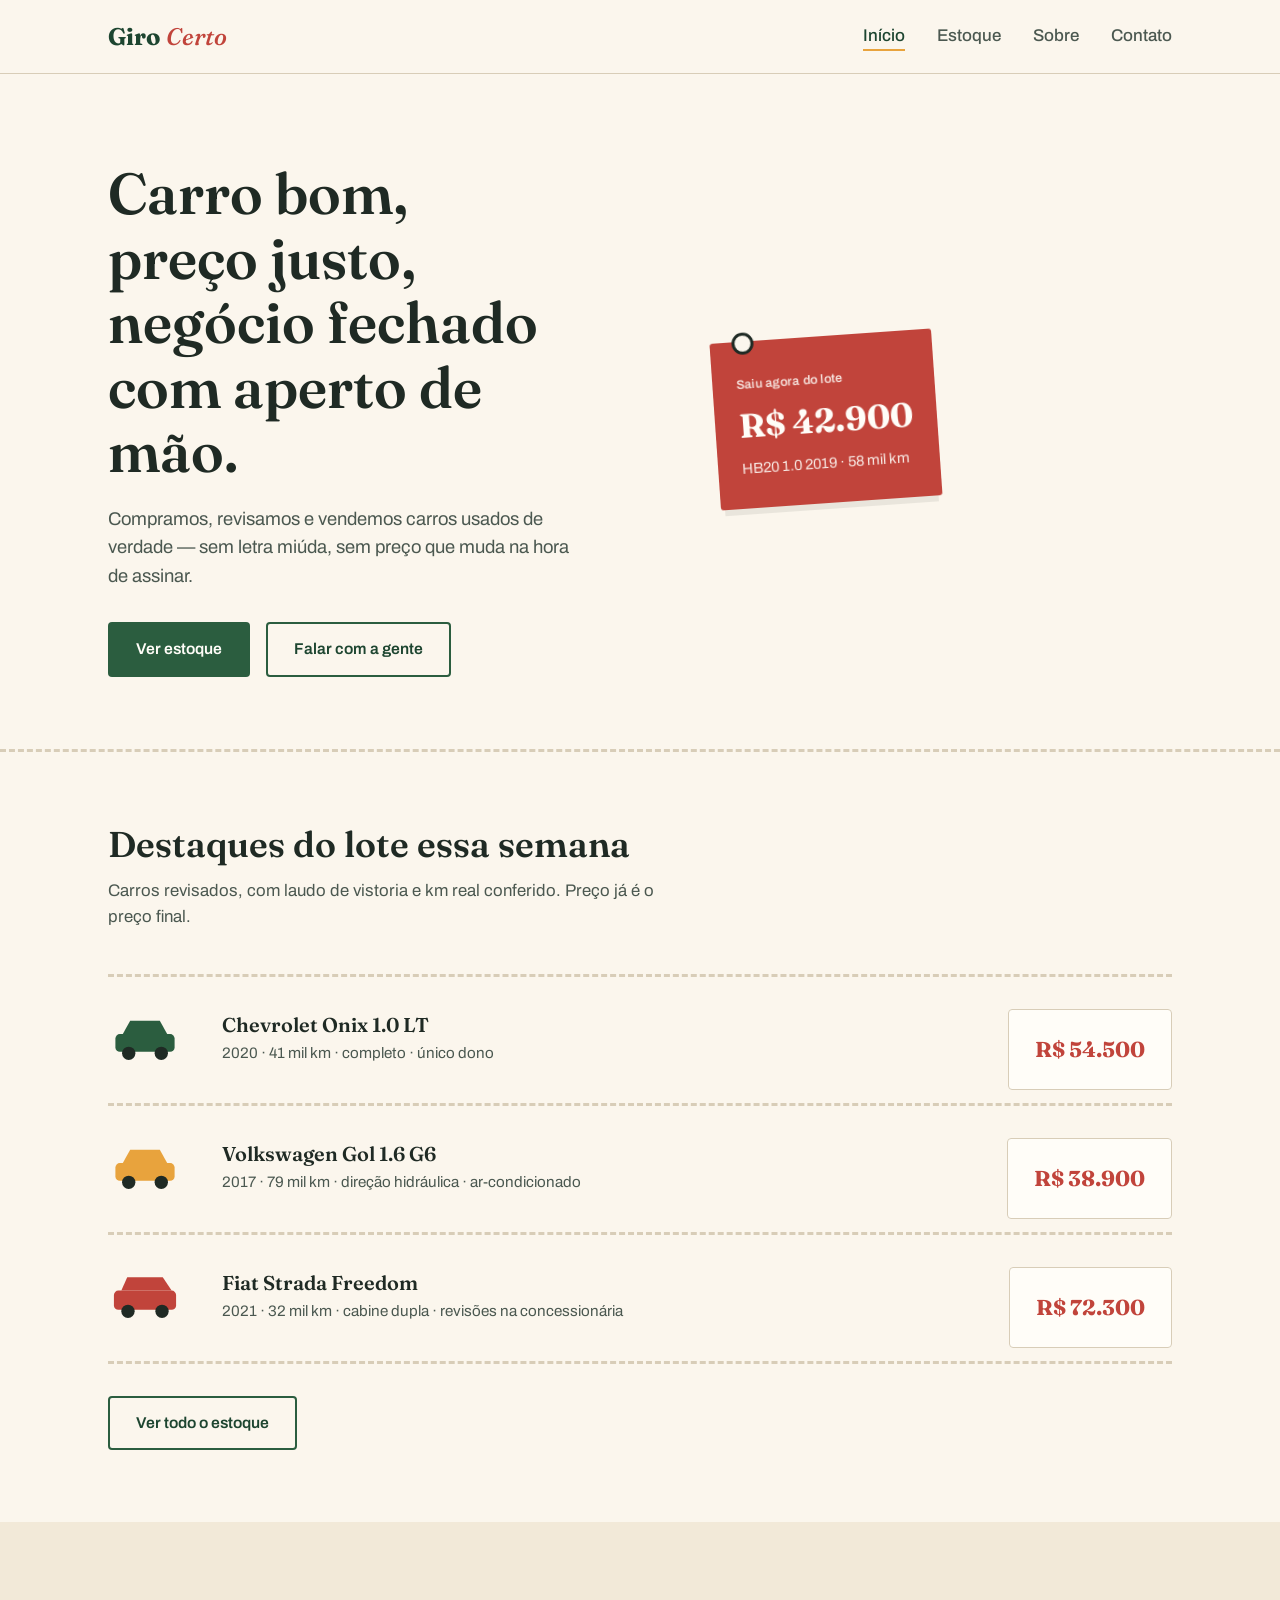
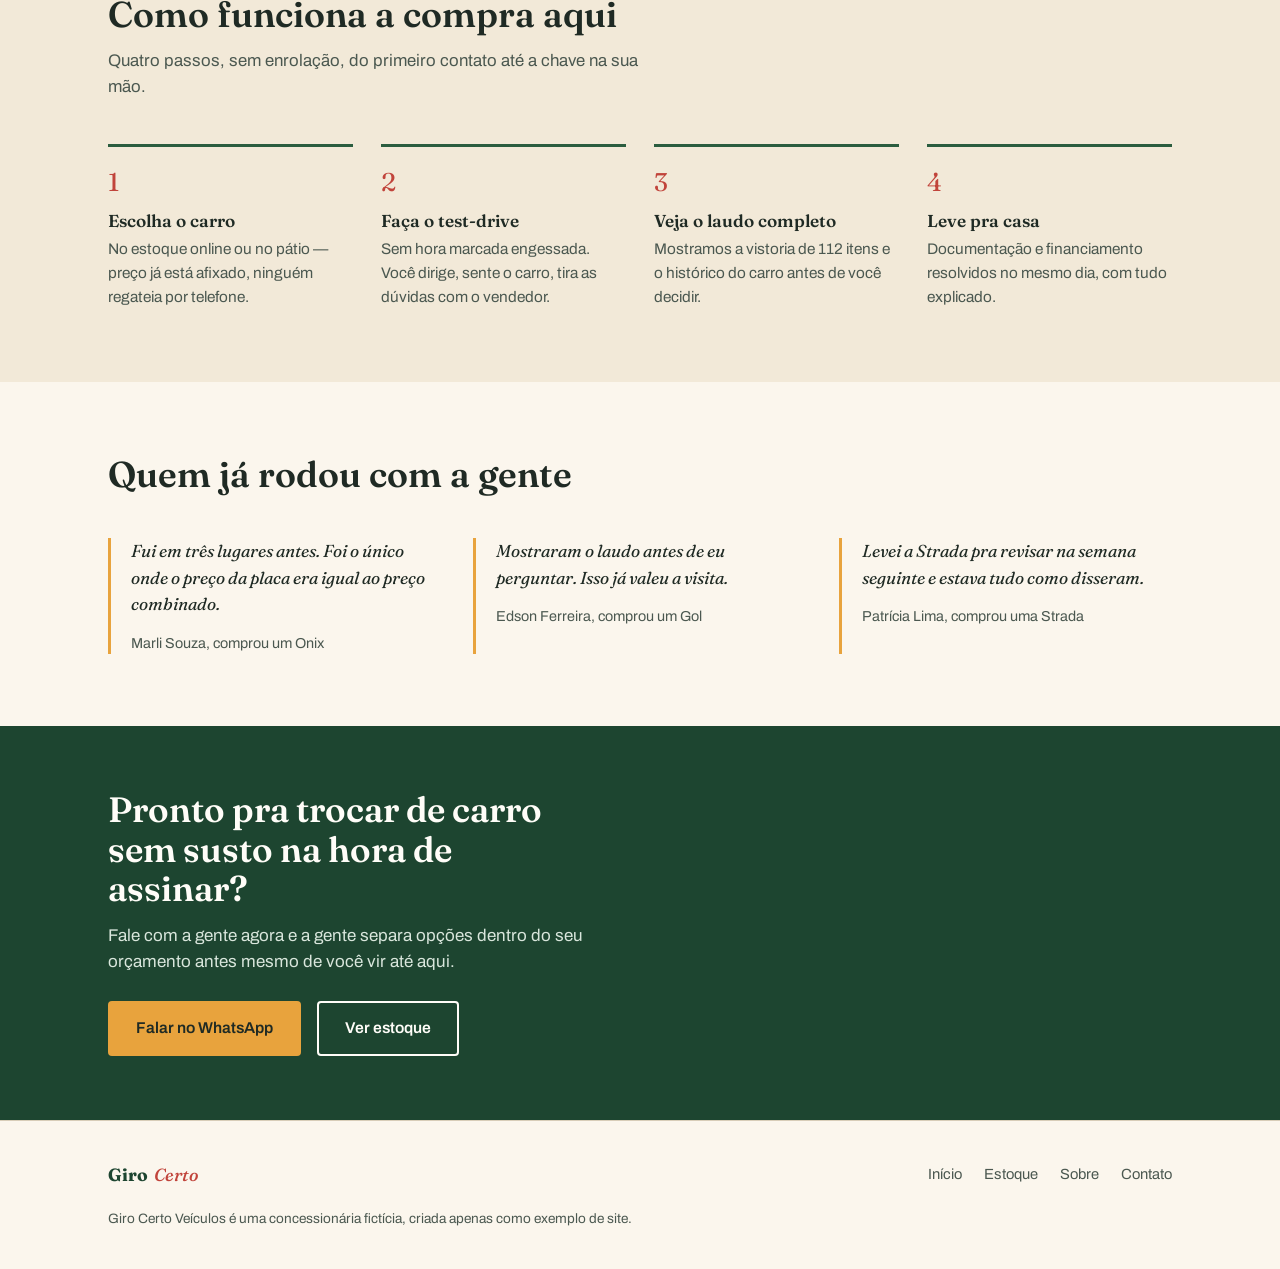
==== index.html @ 284d77f0 "Trabalho Finalizado" ====
<!DOCTYPE html>
<html lang="pt-BR">
<head>
<meta charset="UTF-8">
<meta name="viewport" content="width=device-width, initial-scale=1.0">
<title>Giro Certo Veículos — carro revisado, preço justo</title>
<meta name="description" content="Concessionária fictícia de carros populares e usados. Revisão de verdade, preço sem enrolação.">
<link rel="stylesheet" href="style.css">
</head>
<body>

<header class="site-header">
  <div class="inner">
    <a href="index.html" class="wordmark">Giro <em>Certo</em></a>
    <input type="checkbox" id="nav-toggle-input" class="nav-toggle-input">
    <label for="nav-toggle-input" class="nav-toggle" aria-label="Abrir menu">☰</label>
    <ul class="main-nav">
      <li><a href="index.html" aria-current="page">Início</a></li>
      <li><a href="estoque.html">Estoque</a></li>
      <li><a href="sobre.html">Sobre</a></li>
      <li><a href="contato.html">Contato</a></li>
    </ul>
  </div>
</header>

<section class="hero">
  <div class="container inner">
    <div>
      <h1>Carro bom, preço justo, negócio fechado com aperto de mão.</h1>
      <p class="lede">Compramos, revisamos e vendemos carros usados de verdade — sem letra miúda, sem preço que muda na hora de assinar.</p>
      <div class="cta-row">
        <a href="estoque.html" class="btn btn-primary">Ver estoque</a>
        <a href="contato.html" class="btn btn-outline">Falar com a gente</a>
      </div>
    </div>
    <div>
      <div class="price-tag">
        <span class="tag-label">Saiu agora do lote</span>
        <div class="tag-value">R$ 42.900</div>
        <div class="tag-car">HB20 1.0 2019 · 58 mil km</div>
      </div>
    </div>
  </div>
</section>

<hr class="lane-divider">

<section class="section">
  <div class="container">
    <div class="section-head">
      <h2>Destaques do lote essa semana</h2>
      <p>Carros revisados, com laudo de vistoria e km real conferido. Preço já é o preço final.</p>
    </div>

    <div class="lot-list">
      <div class="lot-row">
        <svg class="icon" viewBox="0 0 100 100" fill="none" xmlns="http://www.w3.org/2000/svg">
          <rect x="10" y="42" width="80" height="24" rx="6" fill="#2B5D3F"/>
          <path d="M20 42 L30 24 H70 L80 42 Z" fill="#2B5D3F"/>
          <circle cx="28" cy="68" r="9" fill="#1F2A24"/>
          <circle cx="72" cy="68" r="9" fill="#1F2A24"/>
        </svg>
        <div>
          <h3>Chevrolet Onix 1.0 LT</h3>
          <p class="specs">2020 · 41 mil km · completo · único dono</p>
        </div>
        <div class="price">
          <span class="label">à vista</span>
          <span class="value">R$ 54.500</span>
        </div>
      </div>

      <div class="lot-row">
        <svg class="icon" viewBox="0 0 100 100" fill="none" xmlns="http://www.w3.org/2000/svg">
          <rect x="10" y="42" width="80" height="24" rx="6" fill="#E8A33D"/>
          <path d="M20 42 L30 24 H70 L80 42 Z" fill="#E8A33D"/>
          <circle cx="28" cy="68" r="9" fill="#1F2A24"/>
          <circle cx="72" cy="68" r="9" fill="#1F2A24"/>
        </svg>
        <div>
          <h3>Volkswagen Gol 1.6 G6</h3>
          <p class="specs">2017 · 79 mil km · direção hidráulica · ar-condicionado</p>
        </div>
        <div class="price">
          <span class="label">à vista</span>
          <span class="value">R$ 38.900</span>
        </div>
      </div>

      <div class="lot-row">
        <svg class="icon" viewBox="0 0 100 100" fill="none" xmlns="http://www.w3.org/2000/svg">
          <rect x="8" y="40" width="84" height="26" rx="6" fill="#C1443B"/>
          <path d="M18 40 L26 22 H74 L86 40 Z" fill="#C1443B"/>
          <circle cx="27" cy="68" r="9" fill="#1F2A24"/>
          <circle cx="73" cy="68" r="9" fill="#1F2A24"/>
        </svg>
        <div>
          <h3>Fiat Strada Freedom</h3>
          <p class="specs">2021 · 32 mil km · cabine dupla · revisões na concessionária</p>
        </div>
        <div class="price">
          <span class="label">à vista</span>
          <span class="value">R$ 72.300</span>
        </div>
      </div>
    </div>

    <div class="cta-row" style="margin-top: 32px;">
      <a href="estoque.html" class="btn btn-outline">Ver todo o estoque</a>
    </div>
  </div>
</section>

<section class="section section-alt">
  <div class="container">
    <div class="section-head">
      <h2>Como funciona a compra aqui</h2>
      <p>Quatro passos, sem enrolação, do primeiro contato até a chave na sua mão.</p>
    </div>

    <div class="steps">
      <div class="step">
        <div class="num">1</div>
        <h3>Escolha o carro</h3>
        <p>No estoque online ou no pátio — preço já está afixado, ninguém regateia por telefone.</p>
      </div>
      <div class="step">
        <div class="num">2</div>
        <h3>Faça o test-drive</h3>
        <p>Sem hora marcada engessada. Você dirige, sente o carro, tira as dúvidas com o vendedor.</p>
      </div>
      <div class="step">
        <div class="num">3</div>
        <h3>Veja o laudo completo</h3>
        <p>Mostramos a vistoria de 112 itens e o histórico do carro antes de você decidir.</p>
      </div>
      <div class="step">
        <div class="num">4</div>
        <h3>Leve pra casa</h3>
        <p>Documentação e financiamento resolvidos no mesmo dia, com tudo explicado.</p>
      </div>
    </div>
  </div>
</section>

<section class="section">
  <div class="container">
    <div class="section-head">
      <h2>Quem já rodou com a gente</h2>
    </div>

    <div class="testimonials">
      <div class="testimonial">
        <p class="quote">Fui em três lugares antes. Foi o único onde o preço da placa era igual ao preço combinado.</p>
        <p class="who">Marli Souza, comprou um Onix</p>
      </div>
      <div class="testimonial">
        <p class="quote">Mostraram o laudo antes de eu perguntar. Isso já valeu a visita.</p>
        <p class="who">Edson Ferreira, comprou um Gol</p>
      </div>
      <div class="testimonial">
        <p class="quote">Levei a Strada pra revisar na semana seguinte e estava tudo como disseram.</p>
        <p class="who">Patrícia Lima, comprou uma Strada</p>
      </div>
    </div>
  </div>
</section>

<section class="cta-band">
  <div class="container">
    <h2>Pronto pra trocar de carro sem susto na hora de assinar?</h2>
    <p>Fale com a gente agora e a gente separa opções dentro do seu orçamento antes mesmo de você vir até aqui.</p>
    <div class="cta-row">
      <a href="contato.html" class="btn btn-primary" style="background: var(--accent); color: var(--ink);">Falar no WhatsApp</a>
      <a href="estoque.html" class="btn btn-outline">Ver estoque</a>
    </div>
  </div>
</section>

<footer class="site-footer">
  <div class="container inner">
    <a href="index.html" class="wordmark" style="font-size: 1.1rem;">Giro <em>Certo</em></a>
    <ul class="foot-nav">
      <li><a href="index.html">Início</a></li>
      <li><a href="estoque.html">Estoque</a></li>
      <li><a href="sobre.html">Sobre</a></li>
      <li><a href="contato.html">Contato</a></li>
    </ul>
  </div>
  <div class="container">
    <p class="fine" style="margin-top: 20px;">Giro Certo Veículos é uma concessionária fictícia, criada apenas como exemplo de site.</p>
  </div>
</footer>

</body>
</html>
---- style.css ----
@import url('https://fonts.googleapis.com/css2?family=Fraunces:ital,opsz,wght@0,9..144,400;0,9..144,600;0,9..144,700;1,9..144,500&family=Archivo:wght@400;500;600;700&display=swap');

:root {
  --bg: #FBF6ED;
  --bg-alt: #F2E9D8;
  --ink: #1F2A24;
  --ink-soft: #4B5850;
  --primary: #2B5D3F;
  --primary-dark: #1D4530;
  --accent: #E8A33D;
  --accent-red: #C1443B;
  --line: #D8CDB8;
  --white: #FFFDF8;

  --font-display: 'Fraunces', serif;
  --font-body: 'Archivo', sans-serif;
}

* { box-sizing: border-box; }

html { scroll-behavior: smooth; }

body {
  margin: 0;
  background: var(--bg);
  color: var(--ink);
  font-family: var(--font-body);
  font-size: 17px;
  line-height: 1.55;
  -webkit-font-smoothing: antialiased;
}

img { max-width: 100%; display: block; }

a { color: inherit; }

h1, h2, h3, h4 {
  font-family: var(--font-display);
  font-weight: 600;
  line-height: 1.12;
  margin: 0;
  color: var(--ink);
}

p { margin: 0; }

.container {
  max-width: 1120px;
  margin: 0 auto;
  padding: 0 28px;
}

/* ---------- Focus visibility ---------- */
a:focus-visible,
button:focus-visible,
input:focus-visible,
textarea:focus-visible {
  outline: 3px solid var(--accent);
  outline-offset: 3px;
}

/* ---------- Header ---------- */
.site-header {
  border-bottom: 1px solid var(--line);
  background: var(--bg);
  position: sticky;
  top: 0;
  z-index: 40;
}

.site-header .inner {
  display: flex;
  align-items: center;
  justify-content: space-between;
  padding: 18px 28px;
  max-width: 1120px;
  margin: 0 auto;
}

.wordmark {
  font-family: var(--font-display);
  font-weight: 700;
  font-size: 1.5rem;
  text-decoration: none;
  color: var(--primary-dark);
  display: flex;
  align-items: baseline;
  gap: 6px;
}

.wordmark em {
  font-style: italic;
  font-weight: 500;
  color: var(--accent-red);
}

.main-nav {
  display: flex;
  gap: 32px;
  list-style: none;
  margin: 0;
  padding: 0;
}

.main-nav a {
  text-decoration: none;
  font-weight: 500;
  color: var(--ink-soft);
  padding-bottom: 4px;
  border-bottom: 2px solid transparent;
  transition: border-color 0.15s ease, color 0.15s ease;
}

.main-nav a:hover,
.main-nav a[aria-current="page"] {
  color: var(--primary-dark);
  border-bottom-color: var(--accent);
}

.nav-toggle-input {
  position: absolute;
  opacity: 0;
  width: 1px;
  height: 1px;
  pointer-events: none;
}

.nav-toggle {
  display: none;
  background: none;
  border: 1px solid var(--line);
  border-radius: 6px;
  padding: 8px 10px;
  font-size: 1.1rem;
  cursor: pointer;
}

@media (max-width: 760px) {
  .nav-toggle { display: inline-flex; }
  .main-nav {
    position: absolute;
    top: 100%;
    left: 0;
    right: 0;
    background: var(--bg);
    border-bottom: 1px solid var(--line);
    flex-direction: column;
    gap: 0;
    padding: 8px 28px 18px;
    display: none;
  }
  .nav-toggle-input:checked ~ .main-nav { display: flex; }
  .main-nav a {
    padding: 12px 0;
    border-bottom: 1px solid var(--line);
    width: 100%;
  }
}

/* ---------- Buttons ---------- */
.btn {
  display: inline-block;
  font-family: var(--font-body);
  font-weight: 600;
  font-size: 0.98rem;
  text-decoration: none;
  padding: 13px 26px;
  border-radius: 4px;
  border: 2px solid transparent;
  cursor: pointer;
  transition: transform 0.12s ease, background 0.15s ease;
}

.btn:hover { transform: translateY(-1px); }

.btn-primary {
  background: var(--primary);
  color: var(--white);
}
.btn-primary:hover { background: var(--primary-dark); }

.btn-outline {
  background: transparent;
  border-color: var(--primary);
  color: var(--primary-dark);
}
.btn-outline:hover { background: var(--primary); color: var(--white); }

/* ---------- Road divider (structural device: lane marking) ---------- */
.lane-divider {
  border: none;
  border-top: 3px dashed var(--line);
  margin: 0;
}

/* ---------- Hero ---------- */
.hero {
  padding: 88px 0 72px;
  position: relative;
  overflow: hidden;
}

.hero .inner {
  display: grid;
  grid-template-columns: 1.1fr 0.9fr;
  gap: 48px;
  align-items: center;
}

.hero h1 {
  font-size: clamp(2.4rem, 4.6vw, 3.6rem);
  max-width: 12ch;
}

.hero .lede {
  margin-top: 20px;
  font-size: 1.15rem;
  color: var(--ink-soft);
  max-width: 42ch;
}

.hero .cta-row {
  margin-top: 32px;
  display: flex;
  gap: 16px;
  flex-wrap: wrap;
}

/* price tag graphic — signature element */
.price-tag {
  background: var(--accent-red);
  color: var(--white);
  font-family: var(--font-display);
  padding: 28px 24px;
  border-radius: 3px;
  transform: rotate(-4deg);
  box-shadow: 0 10px 0 -4px rgba(31,42,36,0.08);
  position: relative;
  width: fit-content;
  animation: tag-swing 0.7s cubic-bezier(.2,.9,.3,1.2) both;
}

.price-tag::before {
  content: "";
  position: absolute;
  top: -9px;
  left: 22px;
  width: 16px;
  height: 16px;
  background: var(--bg);
  border: 3px solid var(--ink);
  border-radius: 50%;
}

.price-tag .tag-label {
  font-family: var(--font-body);
  font-size: 0.78rem;
  font-weight: 600;
  letter-spacing: 0.02em;
  opacity: 0.85;
}

.price-tag .tag-value {
  font-size: 2.1rem;
  font-weight: 700;
  margin-top: 4px;
}

.price-tag .tag-car {
  font-family: var(--font-body);
  font-size: 0.92rem;
  margin-top: 6px;
  opacity: 0.9;
}

@keyframes tag-swing {
  0% { transform: rotate(-16deg) translateY(-14px); opacity: 0; }
  100% { transform: rotate(-4deg) translateY(0); opacity: 1; }
}

@media (prefers-reduced-motion: reduce) {
  .price-tag { animation: none; }
}

/* ---------- Section shells ---------- */
.section {
  padding: 72px 0;
}

.section-alt {
  background: var(--bg-alt);
}

.section-head {
  max-width: 56ch;
  margin-bottom: 44px;
}

.section-head h2 {
  font-size: clamp(1.7rem, 2.8vw, 2.3rem);
}

.section-head p {
  margin-top: 14px;
  color: var(--ink-soft);
  font-size: 1.05rem;
}

/* ---------- Featured vehicle rows (lot listing, not cards) ---------- */
.lot-list {
  border-top: 3px dashed var(--line);
}

.lot-row {
  display: grid;
  grid-template-columns: 90px 1.3fr auto;
  gap: 24px;
  align-items: center;
  padding: 26px 0;
  border-bottom: 3px dashed var(--line);
}

.lot-row .icon {
  width: 74px;
  height: 74px;
}

.lot-row h3 {
  font-size: 1.25rem;
}

.lot-row .specs {
  margin-top: 6px;
  color: var(--ink-soft);
  font-size: 0.95rem;
}

.lot-row .price {
  text-align: right;
  white-space: nowrap;
}

.lot-row .price .label {
  display: block;
  font-size: 0.78rem;
  color: var(--ink-soft);
}

.lot-row .price .value {
  font-family: var(--font-display);
  font-weight: 700;
  font-size: 1.35rem;
  color: var(--accent-red);
}

@media (max-width: 640px) {
  .lot-row { grid-template-columns: 60px 1fr; }
  .lot-row .price { grid-column: 1 / -1; text-align: left; margin-top: 6px; }
}

/* ---------- Numbered process (legitimate sequence) ---------- */
.steps {
  display: grid;
  grid-template-columns: repeat(4, 1fr);
  gap: 28px;
}

.step {
  border-top: 3px solid var(--primary);
  padding-top: 16px;
}

.step .num {
  font-family: var(--font-display);
  font-size: 1.6rem;
  color: var(--accent-red);
}

.step h3 {
  margin-top: 8px;
  font-size: 1.08rem;
}

.step p {
  margin-top: 8px;
  color: var(--ink-soft);
  font-size: 0.96rem;
}

@media (max-width: 860px) {
  .steps { grid-template-columns: 1fr 1fr; }
}
@media (max-width: 520px) {
  .steps { grid-template-columns: 1fr; }
}

/* ---------- Testimonials ---------- */
.testimonials {
  display: grid;
  grid-template-columns: repeat(3, 1fr);
  gap: 32px;
}

.testimonial {
  padding-left: 20px;
  border-left: 3px solid var(--accent);
}

.testimonial p.quote {
  font-family: var(--font-display);
  font-style: italic;
  font-size: 1.08rem;
  color: var(--ink);
}

.testimonial .who {
  margin-top: 14px;
  font-size: 0.9rem;
  color: var(--ink-soft);
}

@media (max-width: 860px) {
  .testimonials { grid-template-columns: 1fr; }
}

/* ---------- Final CTA band ---------- */
.cta-band {
  background: var(--primary-dark);
  color: var(--white);
  padding: 64px 0;
  text-align: left;
}

.cta-band h2 {
  color: var(--white);
  font-size: clamp(1.6rem, 3vw, 2.2rem);
  max-width: 20ch;
}

.cta-band p {
  margin-top: 14px;
  color: #D9E6DC;
  max-width: 48ch;
}

.cta-band .cta-row {
  margin-top: 26px;
  display: flex;
  gap: 16px;
  flex-wrap: wrap;
}

.cta-band .btn-outline {
  border-color: var(--white);
  color: var(--white);
}
.cta-band .btn-outline:hover {
  background: var(--white);
  color: var(--primary-dark);
}

/* ---------- Footer ---------- */
.site-footer {
  border-top: 1px solid var(--line);
  padding: 40px 0;
}

.site-footer .inner {
  display: flex;
  justify-content: space-between;
  align-items: center;
  flex-wrap: wrap;
  gap: 16px;
}

.site-footer .foot-nav {
  display: flex;
  gap: 22px;
  list-style: none;
  padding: 0;
  margin: 0;
  font-size: 0.92rem;
}

.site-footer .foot-nav a { text-decoration: none; color: var(--ink-soft); }
.site-footer .foot-nav a:hover { color: var(--primary-dark); }

.site-footer .fine {
  font-size: 0.85rem;
  color: var(--ink-soft);
}

/* ---------- Page header (inner pages) ---------- */
.page-head {
  padding: 56px 0 40px;
  border-bottom: 3px dashed var(--line);
}

.page-head h1 {
  font-size: clamp(2rem, 4vw, 2.8rem);
}

.page-head p {
  margin-top: 14px;
  color: var(--ink-soft);
  font-size: 1.05rem;
  max-width: 50ch;
}

/* ---------- Estoque filters ---------- */
.filter-bar {
  display: flex;
  gap: 10px;
  flex-wrap: wrap;
  margin-bottom: 8px;
}

.filter-radio {
  position: absolute;
  opacity: 0;
  width: 1px;
  height: 1px;
  pointer-events: none;
}

.filter-btn {
  display: inline-block;
  background: var(--white);
  border: 1px solid var(--line);
  border-radius: 999px;
  padding: 9px 18px;
  font-family: var(--font-body);
  font-size: 0.92rem;
  font-weight: 500;
  cursor: pointer;
  color: var(--ink-soft);
  transition: all 0.15s ease;
}

.filter-btn:hover { border-color: var(--primary); }

.filter-radio:checked + .filter-btn {
  background: var(--primary);
  border-color: var(--primary);
  color: var(--white);
}

/* Filtragem 100% em CSS: cada radio, quando marcado, esconde as linhas
   cujo data-cat não corresponde. O radio "todos" não esconde nada. */
#filtro-hatch:checked ~ .lot-list .lot-row:not([data-cat="hatch"]),
#filtro-sedan:checked ~ .lot-list .lot-row:not([data-cat="sedan"]),
#filtro-suv:checked ~ .lot-list .lot-row:not([data-cat="suv"]),
#filtro-picape:checked ~ .lot-list .lot-row:not([data-cat="picape"]) {
  display: none;
}

/* ---------- Sobre page ---------- */
.values {
  display: grid;
  grid-template-columns: repeat(3, 1fr);
  gap: 32px;
}

.value {
  background: var(--white);
  border: 1px solid var(--line);
  padding: 26px;
  border-radius: 4px;
}

.value h3 { font-size: 1.1rem; }
.value p { margin-top: 8px; color: var(--ink-soft); font-size: 0.95rem; }

@media (max-width: 860px) {
  .values { grid-template-columns: 1fr; }
}

.timeline {
  border-left: 3px solid var(--line);
  margin-left: 6px;
}

.timeline .entry {
  position: relative;
  padding: 0 0 32px 28px;
}

.timeline .entry::before {
  content: "";
  position: absolute;
  left: -8px;
  top: 4px;
  width: 13px;
  height: 13px;
  border-radius: 50%;
  background: var(--accent);
  border: 2px solid var(--bg);
}

.timeline .year {
  font-family: var(--font-display);
  font-weight: 700;
  color: var(--primary-dark);
}

.timeline p { margin-top: 6px; color: var(--ink-soft); }

.team {
  display: grid;
  grid-template-columns: repeat(3, 1fr);
  gap: 32px;
}

.team-member .avatar {
  width: 100%;
  aspect-ratio: 1;
  border-radius: 4px;
  background: var(--bg-alt);
  border: 1px solid var(--line);
}

.team-member h3 { margin-top: 14px; font-size: 1.05rem; }
.team-member .role { color: var(--accent-red); font-size: 0.88rem; font-weight: 600; margin-top: 2px; }
.team-member p.bio { margin-top: 8px; color: var(--ink-soft); font-size: 0.92rem; }

@media (max-width: 860px) {
  .team { grid-template-columns: 1fr; }
}

/* ---------- Contato page ---------- */
.contact-grid {
  display: grid;
  grid-template-columns: 1fr 1fr;
  gap: 56px;
}

.info-block {
  padding-top: 18px;
  border-top: 3px solid var(--primary);
  margin-bottom: 28px;
}

.info-block h3 { font-size: 1.05rem; }
.info-block p { margin-top: 6px; color: var(--ink-soft); }

.field {
  margin-bottom: 20px;
}

.field label {
  display: block;
  font-weight: 600;
  font-size: 0.92rem;
  margin-bottom: 7px;
}

.field input,
.field select,
.field textarea {
  width: 100%;
  font-family: var(--font-body);
  font-size: 1rem;
  padding: 12px 14px;
  border: 1px solid var(--line);
  border-radius: 4px;
  background: var(--white);
  color: var(--ink);
}

.field textarea { resize: vertical; min-height: 110px; }

.map-block {
  border: 1px solid var(--line);
  border-radius: 4px;
  background: var(--bg-alt);
  min-height: 220px;
  padding: 22px;
  display: flex;
  flex-direction: column;
  justify-content: flex-end;
}

.form-note {
  margin-top: 14px;
  font-size: 0.88rem;
  color: var(--ink-soft);
  display: none;
}
.form-note.show { display: block; }

@media (max-width: 860px) {
  .contact-grid { grid-template-columns: 1fr; gap: 40px; }
}
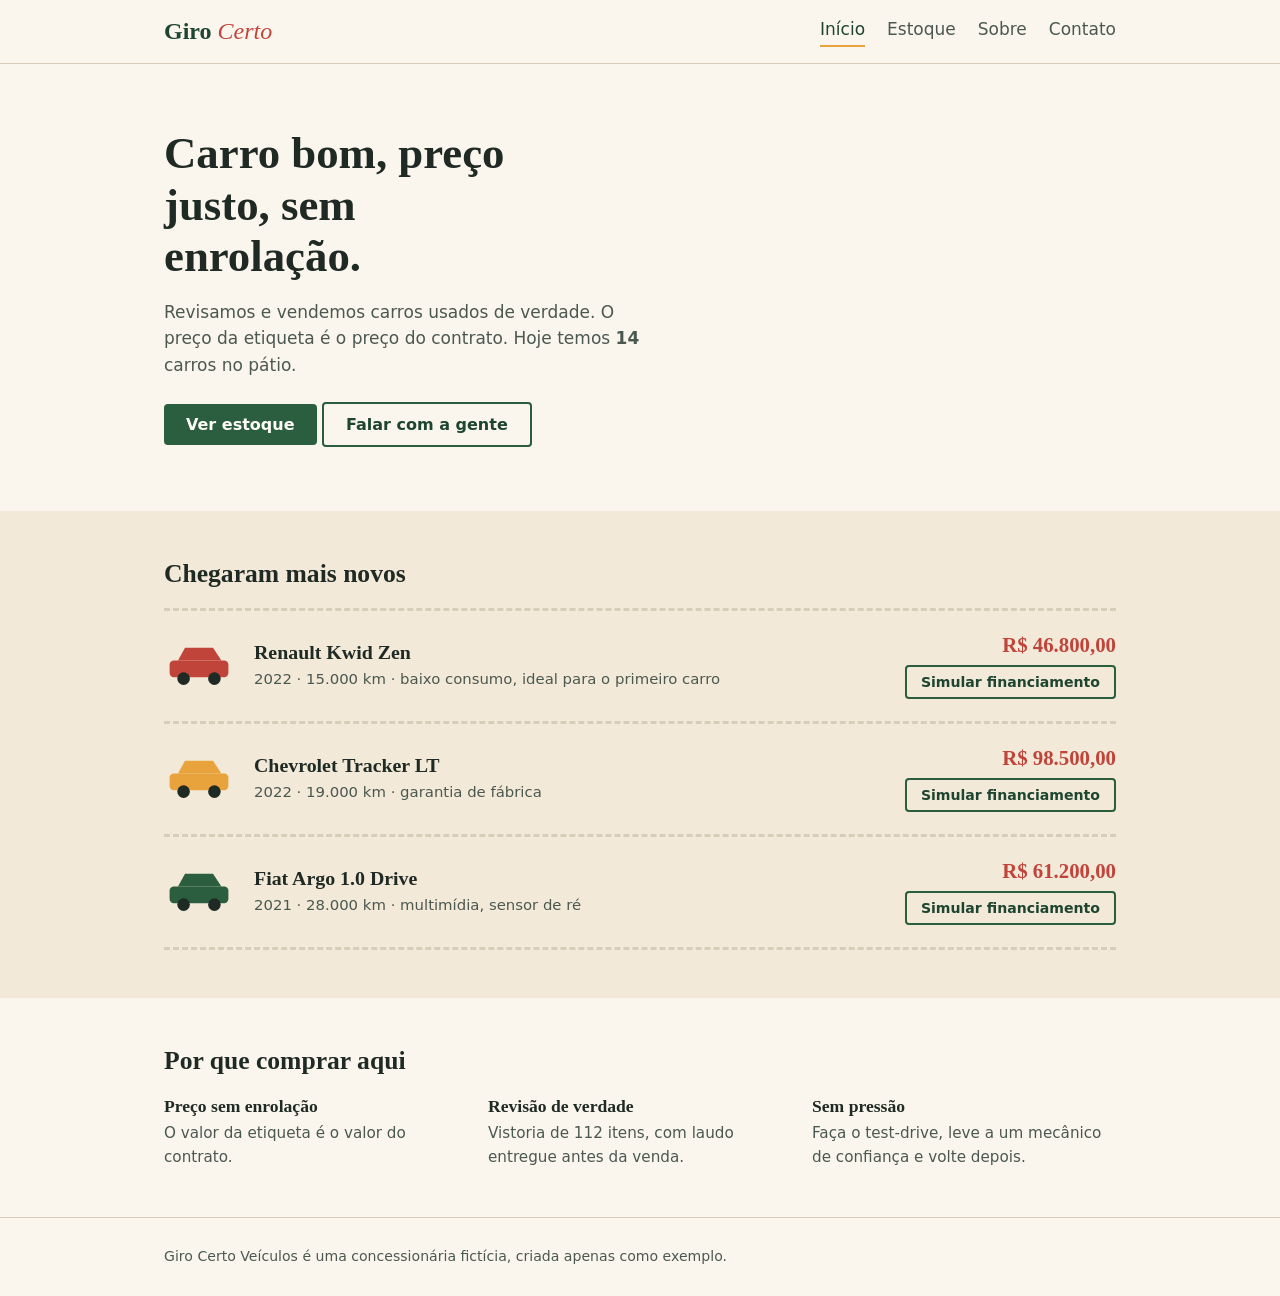
==== commit 27a96109: "JS" ====
--- a/index.html
+++ b/index.html
@@ -2,195 +2,24 @@
 <html lang="pt-BR">
 <head>
 <meta charset="UTF-8">
-<meta name="viewport" content="width=device-width, initial-scale=1.0">
-<title>Giro Certo Veículos — carro revisado, preço justo</title>
-<meta name="description" content="Concessionária fictícia de carros populares e usados. Revisão de verdade, preço sem enrolação.">
+<meta name="viewport" content="width=device-width, initial-scale=1">
+<title>Início — Giro Certo Veículos</title>
 <link rel="stylesheet" href="style.css">
 </head>
-<body>
-
-<header class="site-header">
-  <div class="inner">
-    <a href="index.html" class="wordmark">Giro <em>Certo</em></a>
-    <input type="checkbox" id="nav-toggle-input" class="nav-toggle-input">
-    <label for="nav-toggle-input" class="nav-toggle" aria-label="Abrir menu">☰</label>
-    <ul class="main-nav">
-      <li><a href="index.html" aria-current="page">Início</a></li>
-      <li><a href="estoque.html">Estoque</a></li>
-      <li><a href="sobre.html">Sobre</a></li>
-      <li><a href="contato.html">Contato</a></li>
-    </ul>
-  </div>
-</header>
-
-<section class="hero">
-  <div class="container inner">
-    <div>
-      <h1>Carro bom, preço justo, negócio fechado com aperto de mão.</h1>
-      <p class="lede">Compramos, revisamos e vendemos carros usados de verdade — sem letra miúda, sem preço que muda na hora de assinar.</p>
-      <div class="cta-row">
-        <a href="estoque.html" class="btn btn-primary">Ver estoque</a>
-        <a href="contato.html" class="btn btn-outline">Falar com a gente</a>
-      </div>
-    </div>
-    <div>
-      <div class="price-tag">
-        <span class="tag-label">Saiu agora do lote</span>
-        <div class="tag-value">R$ 42.900</div>
-        <div class="tag-car">HB20 1.0 2019 · 58 mil km</div>
-      </div>
-    </div>
-  </div>
-</section>
-
-<hr class="lane-divider">
-
-<section class="section">
-  <div class="container">
-    <div class="section-head">
-      <h2>Destaques do lote essa semana</h2>
-      <p>Carros revisados, com laudo de vistoria e km real conferido. Preço já é o preço final.</p>
-    </div>
-
-    <div class="lot-list">
-      <div class="lot-row">
-        <svg class="icon" viewBox="0 0 100 100" fill="none" xmlns="http://www.w3.org/2000/svg">
-          <rect x="10" y="42" width="80" height="24" rx="6" fill="#2B5D3F"/>
-          <path d="M20 42 L30 24 H70 L80 42 Z" fill="#2B5D3F"/>
-          <circle cx="28" cy="68" r="9" fill="#1F2A24"/>
-          <circle cx="72" cy="68" r="9" fill="#1F2A24"/>
-        </svg>
-        <div>
-          <h3>Chevrolet Onix 1.0 LT</h3>
-          <p class="specs">2020 · 41 mil km · completo · único dono</p>
-        </div>
-        <div class="price">
-          <span class="label">à vista</span>
-          <span class="value">R$ 54.500</span>
-        </div>
-      </div>
-
-      <div class="lot-row">
-        <svg class="icon" viewBox="0 0 100 100" fill="none" xmlns="http://www.w3.org/2000/svg">
-          <rect x="10" y="42" width="80" height="24" rx="6" fill="#E8A33D"/>
-          <path d="M20 42 L30 24 H70 L80 42 Z" fill="#E8A33D"/>
-          <circle cx="28" cy="68" r="9" fill="#1F2A24"/>
-          <circle cx="72" cy="68" r="9" fill="#1F2A24"/>
-        </svg>
-        <div>
-          <h3>Volkswagen Gol 1.6 G6</h3>
-          <p class="specs">2017 · 79 mil km · direção hidráulica · ar-condicionado</p>
-        </div>
-        <div class="price">
-          <span class="label">à vista</span>
-          <span class="value">R$ 38.900</span>
-        </div>
-      </div>
-
-      <div class="lot-row">
-        <svg class="icon" viewBox="0 0 100 100" fill="none" xmlns="http://www.w3.org/2000/svg">
-          <rect x="8" y="40" width="84" height="26" rx="6" fill="#C1443B"/>
-          <path d="M18 40 L26 22 H74 L86 40 Z" fill="#C1443B"/>
-          <circle cx="27" cy="68" r="9" fill="#1F2A24"/>
-          <circle cx="73" cy="68" r="9" fill="#1F2A24"/>
-        </svg>
-        <div>
-          <h3>Fiat Strada Freedom</h3>
-          <p class="specs">2021 · 32 mil km · cabine dupla · revisões na concessionária</p>
-        </div>
-        <div class="price">
-          <span class="label">à vista</span>
-          <span class="value">R$ 72.300</span>
-        </div>
-      </div>
-    </div>
-
-    <div class="cta-row" style="margin-top: 32px;">
-      <a href="estoque.html" class="btn btn-outline">Ver todo o estoque</a>
-    </div>
-  </div>
-</section>
-
-<section class="section section-alt">
-  <div class="container">
-    <div class="section-head">
-      <h2>Como funciona a compra aqui</h2>
-      <p>Quatro passos, sem enrolação, do primeiro contato até a chave na sua mão.</p>
-    </div>
-
-    <div class="steps">
-      <div class="step">
-        <div class="num">1</div>
-        <h3>Escolha o carro</h3>
-        <p>No estoque online ou no pátio — preço já está afixado, ninguém regateia por telefone.</p>
-      </div>
-      <div class="step">
-        <div class="num">2</div>
-        <h3>Faça o test-drive</h3>
-        <p>Sem hora marcada engessada. Você dirige, sente o carro, tira as dúvidas com o vendedor.</p>
-      </div>
-      <div class="step">
-        <div class="num">3</div>
-        <h3>Veja o laudo completo</h3>
-        <p>Mostramos a vistoria de 112 itens e o histórico do carro antes de você decidir.</p>
-      </div>
-      <div class="step">
-        <div class="num">4</div>
-        <h3>Leve pra casa</h3>
-        <p>Documentação e financiamento resolvidos no mesmo dia, com tudo explicado.</p>
-      </div>
-    </div>
-  </div>
-</section>
-
-<section class="section">
-  <div class="container">
-    <div class="section-head">
-      <h2>Quem já rodou com a gente</h2>
-    </div>
-
-    <div class="testimonials">
-      <div class="testimonial">
-        <p class="quote">Fui em três lugares antes. Foi o único onde o preço da placa era igual ao preço combinado.</p>
-        <p class="who">Marli Souza, comprou um Onix</p>
-      </div>
-      <div class="testimonial">
-        <p class="quote">Mostraram o laudo antes de eu perguntar. Isso já valeu a visita.</p>
-        <p class="who">Edson Ferreira, comprou um Gol</p>
-      </div>
-      <div class="testimonial">
-        <p class="quote">Levei a Strada pra revisar na semana seguinte e estava tudo como disseram.</p>
-        <p class="who">Patrícia Lima, comprou uma Strada</p>
-      </div>
-    </div>
-  </div>
-</section>
-
-<section class="cta-band">
-  <div class="container">
-    <h2>Pronto pra trocar de carro sem susto na hora de assinar?</h2>
-    <p>Fale com a gente agora e a gente separa opções dentro do seu orçamento antes mesmo de você vir até aqui.</p>
-    <div class="cta-row">
-      <a href="contato.html" class="btn btn-primary" style="background: var(--accent); color: var(--ink);">Falar no WhatsApp</a>
-      <a href="estoque.html" class="btn btn-outline">Ver estoque</a>
-    </div>
-  </div>
-</section>
-
-<footer class="site-footer">
-  <div class="container inner">
-    <a href="index.html" class="wordmark" style="font-size: 1.1rem;">Giro <em>Certo</em></a>
-    <ul class="foot-nav">
-      <li><a href="index.html">Início</a></li>
-      <li><a href="estoque.html">Estoque</a></li>
-      <li><a href="sobre.html">Sobre</a></li>
-      <li><a href="contato.html">Contato</a></li>
-    </ul>
-  </div>
-  <div class="container">
-    <p class="fine" style="margin-top: 20px;">Giro Certo Veículos é uma concessionária fictícia, criada apenas como exemplo de site.</p>
-  </div>
-</footer>
-
+<body data-pagina="inicio">
+<div id="cabecalho"></div>
+<section class="hero"><div class="wrap">
+  <h1>Carro bom, preço justo, sem enrolação.</h1>
+  <p>Revisamos e vendemos carros usados de verdade. O preço da etiqueta é o preço do contrato. Hoje temos <strong id="total-carros">14</strong> carros no pátio.</p>
+  <a class="btn" href="estoque.html">Ver estoque</a> <a class="btn claro" href="contato.html">Falar com a gente</a>
+</div></section>
+<section class="alt"><div class="wrap"><h2>Chegaram mais novos</h2><div class="lista" id="destaques"></div></div></section>
+<section><div class="wrap"><h2>Por que comprar aqui</h2><div class="tres">
+  <div><h3>Preço sem enrolação</h3><p>O valor da etiqueta é o valor do contrato.</p></div>
+  <div><h3>Revisão de verdade</h3><p>Vistoria de 112 itens, com laudo entregue antes da venda.</p></div>
+  <div><h3>Sem pressão</h3><p>Faça o test-drive, leve a um mecânico de confiança e volte depois.</p></div>
+</div></div></section>
+<div id="rodape"></div>
+<script src="script.js"></script>
 </body>
 </html>
--- a/style.css
+++ b/style.css
@@ -1,693 +1,89 @@
-@import url('https://fonts.googleapis.com/css2?family=Fraunces:ital,opsz,wght@0,9..144,400;0,9..144,600;0,9..144,700;1,9..144,500&family=Archivo:wght@400;500;600;700&display=swap');
+:root {
+  --bg: #FBF6ED; --alt: #F2E9D8; --ink: #1F2A24; --soft: #4B5850;
+  --verde: #2B5D3F; --verde-esc: #1D4530; --mostarda: #E8A33D;
+  --tijolo: #C1443B; --linha: #D8CDB8; --branco: #FFFDF8;
+}
+* { box-sizing: border-box; }
+body { margin: 0; background: var(--bg); color: var(--ink); font: 17px/1.55 system-ui, sans-serif; }
+h1, h2, h3 { font-family: Georgia, serif; line-height: 1.15; margin: 0; }
+p { margin: 0; }
+a { color: inherit; }
+.wrap { max-width: 1000px; margin: 0 auto; padding: 0 24px; }
 
-:root {
-  --bg: #FBF6ED;
-  --bg-alt: #F2E9D8;
-  --ink: #1F2A24;
-  --ink-soft: #4B5850;
-  --primary: #2B5D3F;
-  --primary-dark: #1D4530;
-  --accent: #E8A33D;
-  --accent-red: #C1443B;
-  --line: #D8CDB8;
-  --white: #FFFDF8;
+header { border-bottom: 1px solid var(--linha); }
+header .wrap { display: flex; justify-content: space-between; align-items: center; flex-wrap: wrap; gap: 12px; padding-top: 16px; padding-bottom: 16px; }
+.logo { font: bold 1.5rem Georgia, serif; text-decoration: none; color: var(--verde-esc); }
+.logo em { color: var(--tijolo); font-weight: normal; }
+nav { display: flex; gap: 22px; flex-wrap: wrap; }
+nav a { text-decoration: none; color: var(--soft); padding-bottom: 3px; border-bottom: 2px solid transparent; }
+nav a:hover, nav a.atual { color: var(--verde-esc); border-color: var(--mostarda); }
 
-  --font-display: 'Fraunces', serif;
-  --font-body: 'Archivo', sans-serif;
+section { padding: 48px 0; }
+.alt { background: var(--alt); }
+.topo { border-bottom: 3px dashed var(--linha); }
+.topo h1 { font-size: 2.2rem; }
+.topo p, .sub { color: var(--soft); margin-top: 10px; }
+h2 { font-size: 1.6rem; margin-bottom: 20px; }
+
+.btn { display: inline-block; background: var(--verde); color: var(--branco); border: 0; border-radius: 4px; padding: 11px 22px; font: 600 1rem system-ui, sans-serif; text-decoration: none; cursor: pointer; }
+.btn:hover { background: var(--verde-esc); }
+.btn.claro { background: transparent; color: var(--verde-esc); border: 2px solid var(--verde); }
+
+.hero { padding: 64px 0; }
+.hero h1 { font-size: 2.8rem; max-width: 16ch; }
+.hero p { margin: 16px 0 24px; color: var(--soft); max-width: 44ch; }
+
+.lista { border-top: 3px dashed var(--linha); }
+.carro { display: grid; grid-template-columns: 70px 1fr auto; gap: 20px; align-items: center; padding: 20px 0; border-bottom: 3px dashed var(--linha); text-decoration: none; }
+.carro:hover h3 { text-decoration: underline; }
+.carro svg { width: 70px; height: 70px; }
+.carro .info { color: var(--soft); font-size: .93rem; margin-top: 4px; }
+.preco { font: bold 1.3rem Georgia, serif; color: var(--tijolo); white-space: nowrap; }
+
+.filtros { display: flex; gap: 8px; flex-wrap: wrap; margin-bottom: 18px; }
+.filtros a { border: 1px solid var(--linha); background: var(--branco); border-radius: 99px; padding: 7px 16px; text-decoration: none; color: var(--soft); font-size: .92rem; }
+.filtros a.atual { background: var(--verde); border-color: var(--verde); color: var(--branco); }
+
+.caixa { background: var(--branco); border: 1px solid var(--linha); border-radius: 4px; padding: 22px; }
+.colunas { display: grid; grid-template-columns: 1fr 1fr; gap: 32px; }
+.tres { display: grid; grid-template-columns: repeat(3, 1fr); gap: 20px; }
+.tres h3 { font-size: 1.1rem; margin-bottom: 6px; }
+.tres p { color: var(--soft); font-size: .95rem; }
+
+label { display: block; font-weight: 600; font-size: .92rem; margin: 14px 0 6px; }
+input, select, textarea { width: 100%; font: inherit; padding: 10px 12px; border: 1px solid var(--linha); border-radius: 4px; background: var(--branco); }
+textarea { min-height: 100px; }
+form .btn { margin-top: 18px; }
+
+table { width: 100%; border-collapse: collapse; margin-top: 12px; }
+td, th { text-align: left; padding: 8px 4px; border-bottom: 1px solid var(--linha); }
+.ok { background: #E4F0E7; border: 1px solid var(--verde); padding: 14px; border-radius: 4px; margin-bottom: 20px; }
+.erro { background: #F8E3E0; border: 1px solid var(--tijolo); padding: 14px; border-radius: 4px; margin-bottom: 20px; }
+
+footer { border-top: 1px solid var(--linha); padding: 28px 0; color: var(--soft); font-size: .88rem; }
+
+@media (max-width: 720px) {
+  .colunas, .tres { grid-template-columns: 1fr; }
+  .carro { grid-template-columns: 56px 1fr; }
+  .carro .preco { grid-column: 1 / -1; }
+  .hero h1 { font-size: 2.2rem; }
 }
 
-* { box-sizing: border-box; }
-
-html { scroll-behavior: smooth; }
-
-body {
-  margin: 0;
-  background: var(--bg);
-  color: var(--ink);
-  font-family: var(--font-body);
-  font-size: 17px;
-  line-height: 1.55;
-  -webkit-font-smoothing: antialiased;
+/* ---------- Extras para o JavaScript ---------- */
+.carro { cursor: default; }
+.carro:hover h3 { text-decoration: none; }
+.lado { display: flex; flex-direction: column; align-items: flex-end; gap: 8px; }
+.btn.pequeno { padding: 7px 14px; font-size: .88rem; }
+.menu-btn { display: none; background: none; border: 1px solid var(--linha); border-radius: 6px; padding: 6px 10px; font-size: 1.1rem; cursor: pointer; }
+dialog { border: 1px solid var(--linha); border-radius: 6px; background: var(--bg); color: var(--ink); max-width: 420px; width: 92%; padding: 24px; }
+dialog::backdrop { background: rgba(31, 42, 36, .5); }
+.fechar { float: right; background: none; border: 0; font-size: 1.4rem; cursor: pointer; color: var(--soft); }
+.linha-form { display: grid; grid-template-columns: 1fr 1fr; gap: 12px; }
+@media (max-width: 720px) {
+  .menu-btn { display: inline-block; }
+  nav { display: none; width: 100%; flex-direction: column; gap: 0; }
+  nav.aberto { display: flex; }
+  nav a { padding: 10px 0; border-bottom: 1px solid var(--linha); }
+  .lado { flex-direction: row; align-items: center; grid-column: 1 / -1; justify-content: space-between; }
+  .linha-form { grid-template-columns: 1fr; }
 }
-
-img { max-width: 100%; display: block; }
-
-a { color: inherit; }
-
-h1, h2, h3, h4 {
-  font-family: var(--font-display);
-  font-weight: 600;
-  line-height: 1.12;
-  margin: 0;
-  color: var(--ink);
-}
-
-p { margin: 0; }
-
-.container {
-  max-width: 1120px;
-  margin: 0 auto;
-  padding: 0 28px;
-}
-
-/* ---------- Focus visibility ---------- */
-a:focus-visible,
-button:focus-visible,
-input:focus-visible,
-textarea:focus-visible {
-  outline: 3px solid var(--accent);
-  outline-offset: 3px;
-}
-
-/* ---------- Header ---------- */
-.site-header {
-  border-bottom: 1px solid var(--line);
-  background: var(--bg);
-  position: sticky;
-  top: 0;
-  z-index: 40;
-}
-
-.site-header .inner {
-  display: flex;
-  align-items: center;
-  justify-content: space-between;
-  padding: 18px 28px;
-  max-width: 1120px;
-  margin: 0 auto;
-}
-
-.wordmark {
-  font-family: var(--font-display);
-  font-weight: 700;
-  font-size: 1.5rem;
-  text-decoration: none;
-  color: var(--primary-dark);
-  display: flex;
-  align-items: baseline;
-  gap: 6px;
-}
-
-.wordmark em {
-  font-style: italic;
-  font-weight: 500;
-  color: var(--accent-red);
-}
-
-.main-nav {
-  display: flex;
-  gap: 32px;
-  list-style: none;
-  margin: 0;
-  padding: 0;
-}
-
-.main-nav a {
-  text-decoration: none;
-  font-weight: 500;
-  color: var(--ink-soft);
-  padding-bottom: 4px;
-  border-bottom: 2px solid transparent;
-  transition: border-color 0.15s ease, color 0.15s ease;
-}
-
-.main-nav a:hover,
-.main-nav a[aria-current="page"] {
-  color: var(--primary-dark);
-  border-bottom-color: var(--accent);
-}
-
-.nav-toggle-input {
-  position: absolute;
-  opacity: 0;
-  width: 1px;
-  height: 1px;
-  pointer-events: none;
-}
-
-.nav-toggle {
-  display: none;
-  background: none;
-  border: 1px solid var(--line);
-  border-radius: 6px;
-  padding: 8px 10px;
-  font-size: 1.1rem;
-  cursor: pointer;
-}
-
-@media (max-width: 760px) {
-  .nav-toggle { display: inline-flex; }
-  .main-nav {
-    position: absolute;
-    top: 100%;
-    left: 0;
-    right: 0;
-    background: var(--bg);
-    border-bottom: 1px solid var(--line);
-    flex-direction: column;
-    gap: 0;
-    padding: 8px 28px 18px;
-    display: none;
-  }
-  .nav-toggle-input:checked ~ .main-nav { display: flex; }
-  .main-nav a {
-    padding: 12px 0;
-    border-bottom: 1px solid var(--line);
-    width: 100%;
-  }
-}
-
-/* ---------- Buttons ---------- */
-.btn {
-  display: inline-block;
-  font-family: var(--font-body);
-  font-weight: 600;
-  font-size: 0.98rem;
-  text-decoration: none;
-  padding: 13px 26px;
-  border-radius: 4px;
-  border: 2px solid transparent;
-  cursor: pointer;
-  transition: transform 0.12s ease, background 0.15s ease;
-}
-
-.btn:hover { transform: translateY(-1px); }
-
-.btn-primary {
-  background: var(--primary);
-  color: var(--white);
-}
-.btn-primary:hover { background: var(--primary-dark); }
-
-.btn-outline {
-  background: transparent;
-  border-color: var(--primary);
-  color: var(--primary-dark);
-}
-.btn-outline:hover { background: var(--primary); color: var(--white); }
-
-/* ---------- Road divider (structural device: lane marking) ---------- */
-.lane-divider {
-  border: none;
-  border-top: 3px dashed var(--line);
-  margin: 0;
-}
-
-/* ---------- Hero ---------- */
-.hero {
-  padding: 88px 0 72px;
-  position: relative;
-  overflow: hidden;
-}
-
-.hero .inner {
-  display: grid;
-  grid-template-columns: 1.1fr 0.9fr;
-  gap: 48px;
-  align-items: center;
-}
-
-.hero h1 {
-  font-size: clamp(2.4rem, 4.6vw, 3.6rem);
-  max-width: 12ch;
-}
-
-.hero .lede {
-  margin-top: 20px;
-  font-size: 1.15rem;
-  color: var(--ink-soft);
-  max-width: 42ch;
-}
-
-.hero .cta-row {
-  margin-top: 32px;
-  display: flex;
-  gap: 16px;
-  flex-wrap: wrap;
-}
-
-/* price tag graphic — signature element */
-.price-tag {
-  background: var(--accent-red);
-  color: var(--white);
-  font-family: var(--font-display);
-  padding: 28px 24px;
-  border-radius: 3px;
-  transform: rotate(-4deg);
-  box-shadow: 0 10px 0 -4px rgba(31,42,36,0.08);
-  position: relative;
-  width: fit-content;
-  animation: tag-swing 0.7s cubic-bezier(.2,.9,.3,1.2) both;
-}
-
-.price-tag::before {
-  content: "";
-  position: absolute;
-  top: -9px;
-  left: 22px;
-  width: 16px;
-  height: 16px;
-  background: var(--bg);
-  border: 3px solid var(--ink);
-  border-radius: 50%;
-}
-
-.price-tag .tag-label {
-  font-family: var(--font-body);
-  font-size: 0.78rem;
-  font-weight: 600;
-  letter-spacing: 0.02em;
-  opacity: 0.85;
-}
-
-.price-tag .tag-value {
-  font-size: 2.1rem;
-  font-weight: 700;
-  margin-top: 4px;
-}
-
-.price-tag .tag-car {
-  font-family: var(--font-body);
-  font-size: 0.92rem;
-  margin-top: 6px;
-  opacity: 0.9;
-}
-
-@keyframes tag-swing {
-  0% { transform: rotate(-16deg) translateY(-14px); opacity: 0; }
-  100% { transform: rotate(-4deg) translateY(0); opacity: 1; }
-}
-
-@media (prefers-reduced-motion: reduce) {
-  .price-tag { animation: none; }
-}
-
-/* ---------- Section shells ---------- */
-.section {
-  padding: 72px 0;
-}
-
-.section-alt {
-  background: var(--bg-alt);
-}
-
-.section-head {
-  max-width: 56ch;
-  margin-bottom: 44px;
-}
-
-.section-head h2 {
-  font-size: clamp(1.7rem, 2.8vw, 2.3rem);
-}
-
-.section-head p {
-  margin-top: 14px;
-  color: var(--ink-soft);
-  font-size: 1.05rem;
-}
-
-/* ---------- Featured vehicle rows (lot listing, not cards) ---------- */
-.lot-list {
-  border-top: 3px dashed var(--line);
-}
-
-.lot-row {
-  display: grid;
-  grid-template-columns: 90px 1.3fr auto;
-  gap: 24px;
-  align-items: center;
-  padding: 26px 0;
-  border-bottom: 3px dashed var(--line);
-}
-
-.lot-row .icon {
-  width: 74px;
-  height: 74px;
-}
-
-.lot-row h3 {
-  font-size: 1.25rem;
-}
-
-.lot-row .specs {
-  margin-top: 6px;
-  color: var(--ink-soft);
-  font-size: 0.95rem;
-}
-
-.lot-row .price {
-  text-align: right;
-  white-space: nowrap;
-}
-
-.lot-row .price .label {
-  display: block;
-  font-size: 0.78rem;
-  color: var(--ink-soft);
-}
-
-.lot-row .price .value {
-  font-family: var(--font-display);
-  font-weight: 700;
-  font-size: 1.35rem;
-  color: var(--accent-red);
-}
-
-@media (max-width: 640px) {
-  .lot-row { grid-template-columns: 60px 1fr; }
-  .lot-row .price { grid-column: 1 / -1; text-align: left; margin-top: 6px; }
-}
-
-/* ---------- Numbered process (legitimate sequence) ---------- */
-.steps {
-  display: grid;
-  grid-template-columns: repeat(4, 1fr);
-  gap: 28px;
-}
-
-.step {
-  border-top: 3px solid var(--primary);
-  padding-top: 16px;
-}
-
-.step .num {
-  font-family: var(--font-display);
-  font-size: 1.6rem;
-  color: var(--accent-red);
-}
-
-.step h3 {
-  margin-top: 8px;
-  font-size: 1.08rem;
-}
-
-.step p {
-  margin-top: 8px;
-  color: var(--ink-soft);
-  font-size: 0.96rem;
-}
-
-@media (max-width: 860px) {
-  .steps { grid-template-columns: 1fr 1fr; }
-}
-@media (max-width: 520px) {
-  .steps { grid-template-columns: 1fr; }
-}
-
-/* ---------- Testimonials ---------- */
-.testimonials {
-  display: grid;
-  grid-template-columns: repeat(3, 1fr);
-  gap: 32px;
-}
-
-.testimonial {
-  padding-left: 20px;
-  border-left: 3px solid var(--accent);
-}
-
-.testimonial p.quote {
-  font-family: var(--font-display);
-  font-style: italic;
-  font-size: 1.08rem;
-  color: var(--ink);
-}
-
-.testimonial .who {
-  margin-top: 14px;
-  font-size: 0.9rem;
-  color: var(--ink-soft);
-}
-
-@media (max-width: 860px) {
-  .testimonials { grid-template-columns: 1fr; }
-}
-
-/* ---------- Final CTA band ---------- */
-.cta-band {
-  background: var(--primary-dark);
-  color: var(--white);
-  padding: 64px 0;
-  text-align: left;
-}
-
-.cta-band h2 {
-  color: var(--white);
-  font-size: clamp(1.6rem, 3vw, 2.2rem);
-  max-width: 20ch;
-}
-
-.cta-band p {
-  margin-top: 14px;
-  color: #D9E6DC;
-  max-width: 48ch;
-}
-
-.cta-band .cta-row {
-  margin-top: 26px;
-  display: flex;
-  gap: 16px;
-  flex-wrap: wrap;
-}
-
-.cta-band .btn-outline {
-  border-color: var(--white);
-  color: var(--white);
-}
-.cta-band .btn-outline:hover {
-  background: var(--white);
-  color: var(--primary-dark);
-}
-
-/* ---------- Footer ---------- */
-.site-footer {
-  border-top: 1px solid var(--line);
-  padding: 40px 0;
-}
-
-.site-footer .inner {
-  display: flex;
-  justify-content: space-between;
-  align-items: center;
-  flex-wrap: wrap;
-  gap: 16px;
-}
-
-.site-footer .foot-nav {
-  display: flex;
-  gap: 22px;
-  list-style: none;
-  padding: 0;
-  margin: 0;
-  font-size: 0.92rem;
-}
-
-.site-footer .foot-nav a { text-decoration: none; color: var(--ink-soft); }
-.site-footer .foot-nav a:hover { color: var(--primary-dark); }
-
-.site-footer .fine {
-  font-size: 0.85rem;
-  color: var(--ink-soft);
-}
-
-/* ---------- Page header (inner pages) ---------- */
-.page-head {
-  padding: 56px 0 40px;
-  border-bottom: 3px dashed var(--line);
-}
-
-.page-head h1 {
-  font-size: clamp(2rem, 4vw, 2.8rem);
-}
-
-.page-head p {
-  margin-top: 14px;
-  color: var(--ink-soft);
-  font-size: 1.05rem;
-  max-width: 50ch;
-}
-
-/* ---------- Estoque filters ---------- */
-.filter-bar {
-  display: flex;
-  gap: 10px;
-  flex-wrap: wrap;
-  margin-bottom: 8px;
-}
-
-.filter-radio {
-  position: absolute;
-  opacity: 0;
-  width: 1px;
-  height: 1px;
-  pointer-events: none;
-}
-
-.filter-btn {
-  display: inline-block;
-  background: var(--white);
-  border: 1px solid var(--line);
-  border-radius: 999px;
-  padding: 9px 18px;
-  font-family: var(--font-body);
-  font-size: 0.92rem;
-  font-weight: 500;
-  cursor: pointer;
-  color: var(--ink-soft);
-  transition: all 0.15s ease;
-}
-
-.filter-btn:hover { border-color: var(--primary); }
-
-.filter-radio:checked + .filter-btn {
-  background: var(--primary);
-  border-color: var(--primary);
-  color: var(--white);
-}
-
-/* Filtragem 100% em CSS: cada radio, quando marcado, esconde as linhas
-   cujo data-cat não corresponde. O radio "todos" não esconde nada. */
-#filtro-hatch:checked ~ .lot-list .lot-row:not([data-cat="hatch"]),
-#filtro-sedan:checked ~ .lot-list .lot-row:not([data-cat="sedan"]),
-#filtro-suv:checked ~ .lot-list .lot-row:not([data-cat="suv"]),
-#filtro-picape:checked ~ .lot-list .lot-row:not([data-cat="picape"]) {
-  display: none;
-}
-
-/* ---------- Sobre page ---------- */
-.values {
-  display: grid;
-  grid-template-columns: repeat(3, 1fr);
-  gap: 32px;
-}
-
-.value {
-  background: var(--white);
-  border: 1px solid var(--line);
-  padding: 26px;
-  border-radius: 4px;
-}
-
-.value h3 { font-size: 1.1rem; }
-.value p { margin-top: 8px; color: var(--ink-soft); font-size: 0.95rem; }
-
-@media (max-width: 860px) {
-  .values { grid-template-columns: 1fr; }
-}
-
-.timeline {
-  border-left: 3px solid var(--line);
-  margin-left: 6px;
-}
-
-.timeline .entry {
-  position: relative;
-  padding: 0 0 32px 28px;
-}
-
-.timeline .entry::before {
-  content: "";
-  position: absolute;
-  left: -8px;
-  top: 4px;
-  width: 13px;
-  height: 13px;
-  border-radius: 50%;
-  background: var(--accent);
-  border: 2px solid var(--bg);
-}
-
-.timeline .year {
-  font-family: var(--font-display);
-  font-weight: 700;
-  color: var(--primary-dark);
-}
-
-.timeline p { margin-top: 6px; color: var(--ink-soft); }
-
-.team {
-  display: grid;
-  grid-template-columns: repeat(3, 1fr);
-  gap: 32px;
-}
-
-.team-member .avatar {
-  width: 100%;
-  aspect-ratio: 1;
-  border-radius: 4px;
-  background: var(--bg-alt);
-  border: 1px solid var(--line);
-}
-
-.team-member h3 { margin-top: 14px; font-size: 1.05rem; }
-.team-member .role { color: var(--accent-red); font-size: 0.88rem; font-weight: 600; margin-top: 2px; }
-.team-member p.bio { margin-top: 8px; color: var(--ink-soft); font-size: 0.92rem; }
-
-@media (max-width: 860px) {
-  .team { grid-template-columns: 1fr; }
-}
-
-/* ---------- Contato page ---------- */
-.contact-grid {
-  display: grid;
-  grid-template-columns: 1fr 1fr;
-  gap: 56px;
-}
-
-.info-block {
-  padding-top: 18px;
-  border-top: 3px solid var(--primary);
-  margin-bottom: 28px;
-}
-
-.info-block h3 { font-size: 1.05rem; }
-.info-block p { margin-top: 6px; color: var(--ink-soft); }
-
-.field {
-  margin-bottom: 20px;
-}
-
-.field label {
-  display: block;
-  font-weight: 600;
-  font-size: 0.92rem;
-  margin-bottom: 7px;
-}
-
-.field input,
-.field select,
-.field textarea {
-  width: 100%;
-  font-family: var(--font-body);
-  font-size: 1rem;
-  padding: 12px 14px;
-  border: 1px solid var(--line);
-  border-radius: 4px;
-  background: var(--white);
-  color: var(--ink);
-}
-
-.field textarea { resize: vertical; min-height: 110px; }
-
-.map-block {
-  border: 1px solid var(--line);
-  border-radius: 4px;
-  background: var(--bg-alt);
-  min-height: 220px;
-  padding: 22px;
-  display: flex;
-  flex-direction: column;
-  justify-content: flex-end;
-}
-
-.form-note {
-  margin-top: 14px;
-  font-size: 0.88rem;
-  color: var(--ink-soft);
-  display: none;
-}
-.form-note.show { display: block; }
-
-@media (max-width: 860px) {
-  .contact-grid { grid-template-columns: 1fr; gap: 40px; }
-}
